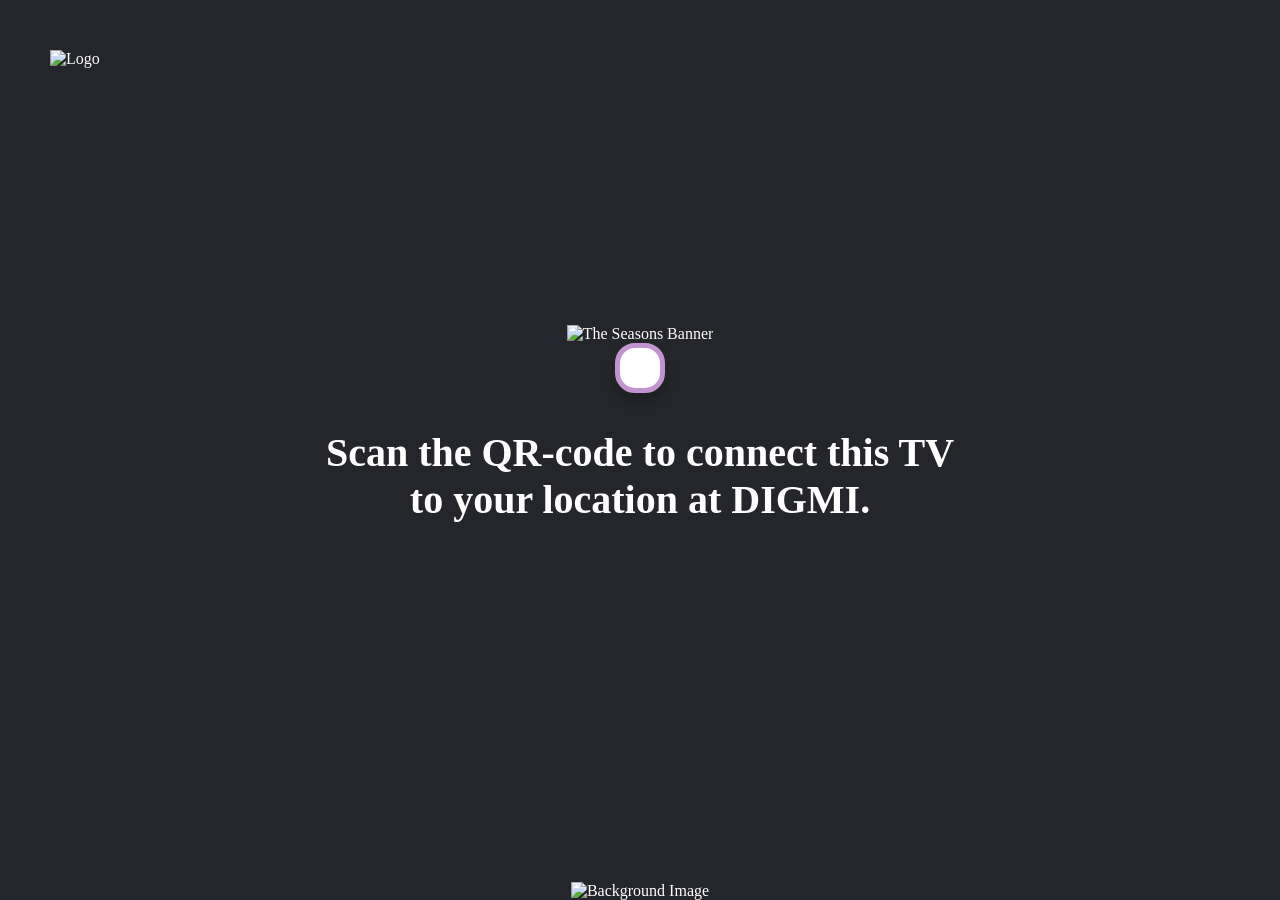
==== src/index.html @ e73e18ed "fix(widget): 1.0.10 — cap the retry backoff, stop hiding failures, add the source tree Hair & Co's T" ====
<!DOCTYPE html>
<html lang="en">
<head>
    <meta charset="UTF-8" />
    <meta name="viewport" content="width=device-width, initial-scale=1.0" />
    <meta name="description" content="Digmi Signage" />
    <link
        href="https://portal.digmi.eu"
        rel="preconnect"
    />
    <link
        href="https://unpkg.com"
        rel="preconnect"
    />
    <link
        href="https://cdn.jsdelivr.net"
        rel="preconnect"
    />
    <link
        href="https://storage.googleapis.com"
        rel="preconnect"
    />
    <link
        href="https://browser.sentry-cdn.com"
        rel="preconnect"
    />
    <link
        href="https://js-de.sentry-cdn.com"
        rel="preconnect"
    />
    <link
        href="https://region1.google-analytics.com"
        rel="preconnect"
    />
    <link
        href="https://firebasestorage.googleapis.com"
        rel="preconnect"
    />

    <title>Digmi Signage - Probably the best signage in the world</title>
    <script type="text/javascript" src="$B2BAPIS/b2bapis/b2bapis.js"></script>
    <script type="text/javascript" src="$WEBAPIS/webapis/webapis.js"></script>

    <script src="https://cdn.jsdelivr.net/gh/davidshimjs/qrcodejs/qrcode.min.js"></script>

    <link type="text/css" href="css/style.css" rel="stylesheet" />
</head>

<body>
    <img
        id="logo"
        src="https://firebasestorage.googleapis.com/v0/b/digmi-d34ea.appspot.com/o/customers%2FDigmi%2FLogo%2FDigmiWhite.png?alt=media&token=55af51fb-866d-44da-8047-b78a882586b6"
        alt="Logo"
    />
    <div id="content" class="prose">
        <img
            id="image-banner"
            src="https://firebasestorage.googleapis.com/v0/b/digmi-d34ea.appspot.com/o/customers%2FDigmi%2FDigmiSignage%2Fthe%20seasons.png?alt=media&token=9e7ccc3d-1195-4b8f-bcd9-247960063251"
            alt="The Seasons Banner"
        />

        <div id="qrcode"></div>

        <h2 id="qr-text">Scan the QR-code to connect this TV<br/>to your location at DIGMI.</h2>
        <p id="status-line"></p>
        <div class="device-info">
            <p>App Version: <span id="app-version-text"></span></p>
            <p>Model: <span id="device-model"></span></p>
            <p>tizenid: <span id="device-systeminfo-caps"></span></p>
            <p>DUID: <span id="device-duid"></span></p>
            <p>uuID: <span id="device-uuid"></span></p>
            <p>Response: <span id="checkdevice-response"></span></p>
            <p>Playing: <span id="media-playing-info"></span></p>
            <p>Stage: <span id="stage-geometry"></span></p>
            <p>Next check in: <span id="check-countdown">0</span> seconds</p>
        </div>
    </div>
    <img
        id="background-image"
        src="https://firebasestorage.googleapis.com/v0/b/digmi-d34ea.appspot.com/o/customers%2FDigmi%2FDigmiSignage%2Fbackground.png?alt=media&token=f0e07b0f-f555-4ae5-9245-d6890b8f5ae3"
        alt="Background Image"
    />
    <div id="reload-modal" style="display: none">
        <div class="p-8 text-center text-4xl text-white">
            <div
                class="mb-4 inline-block h-16 w-16 animate-spin rounded-full border-4 border-white border-t-transparent"
            ></div>
            <p>Reloading...</p>
        </div>
    </div>
    <div class="media-container">
        <div id="campaign-container"></div>
    </div>
    <script src="js/keyTizen.js"></script>
    <script src="js/main.js"></script>
</body>
</html>
---- src/css/style.css ----
body,
html {
  height: 100%;
  width: 100%;
  margin: 0;
  display: flex;
  justify-content: center;
  align-items: center;
  flex-direction: column;
  background-color: #25262b;
  color: white;
  overflow: hidden;
}

#content {
  height: 100%;
  width: 100%;
  display: flex;
  flex-direction: column;
  align-items: center;
  justify-content: center;
  position: relative;
  padding: 20px;
}

.media-container {
  position: fixed;
  inset: 0;
  width: 100%;
  height: 100%;
  display: flex;
  justify-content: center;
  align-items: center;
}

.media-player {
  position: relative;
  width: 100vw;
  height: 100vh;
  display: flex;
  justify-content: center;
}

/* Main media content */
.media-player video,
.media-player img.main-media {
  position: absolute;
  /* Without `inset` an absolutely positioned child of a flex container falls
     back to its static position, which engines resolve differently — on the
     Samsung panels the slide landed in the bottom-right corner instead of
     filling the screen (Hair & Co QH43C, 2026-09-04). Pin it to the viewport. */
  inset: 0;
  z-index: 10;
  height: 100vh;
  width: 100vw;
  object-fit: contain;
}

/* Background blur */
.media-player img.background {
  position: absolute;
  inset: 0;
  z-index: 1;
  height: 100%;
  width: 100%;
  object-fit: cover;
  filter: blur(10px);
}

#qrcode {
  display: flex;
  justify-content: center;
  align-items: center;
  background-color: white;
  border-radius: 20px;
  box-shadow: 0 8px 12px rgba(0, 0, 0, 0.2);
  border: 5px solid #c293d0;
  padding: 20px;
  z-index: 20;
}

#qr-text {
  margin-top: 36px;
  text-align: center;
  font-size: 40px;
  width: 100%;
  z-index: 20;
}

#logo {
  position: absolute;
  top: 50px;
  left: 50px;
  width: 150px;
  z-index: 20;
}

/* Opened with INFO or the red button — see the keydown handler in main.js. */
.device-info.visible {
  display: block;
}

.device-info {
  display: none;
  margin-top: 2rem;
  font-size: 24px;
  padding: 2rem;
  background-color: rgba(0, 0, 0, 0.8);
  z-index: 20;
}

.device-info p {
  margin: 0.5rem 0;
}

/* Survives hideRegistrationScreen() on purpose: when a screen is paired but
   has nothing planned, this line is the only thing that says so. */
#status-line {
  display: none;
  margin-top: 24px;
  max-width: 80%;
  text-align: center;
  font-size: 28px;
  opacity: 0.75;
  z-index: 20;
}

#reload-modal {
  position: fixed;
  inset: 0;
  background-color: rgba(0, 0, 0, 0.8);
  display: none;
  align-items: center;
  justify-content: center;
  z-index: 30;
  width: 100%;
  height: 100%;
}

#reload-modal .text-center {
  text-align: center;
  color: white;
  font-size: 2rem;
  padding: 2rem;
}

.animate-spin {
  animation: spin 1s linear infinite;
  display: inline-block;
  width: 4rem;
  height: 4rem;
  border: 4px solid white;
  border-top-color: transparent;
  border-radius: 50%;
  margin-bottom: 1rem;
}

.fade-in {
  animation: fadeIn 0.5s ease-in;
}

@keyframes fadeIn {
  from { opacity: 0; }
  to { opacity: 1; }
}
@keyframes spin {
  to {
    transform: rotate(360deg);
  }
}
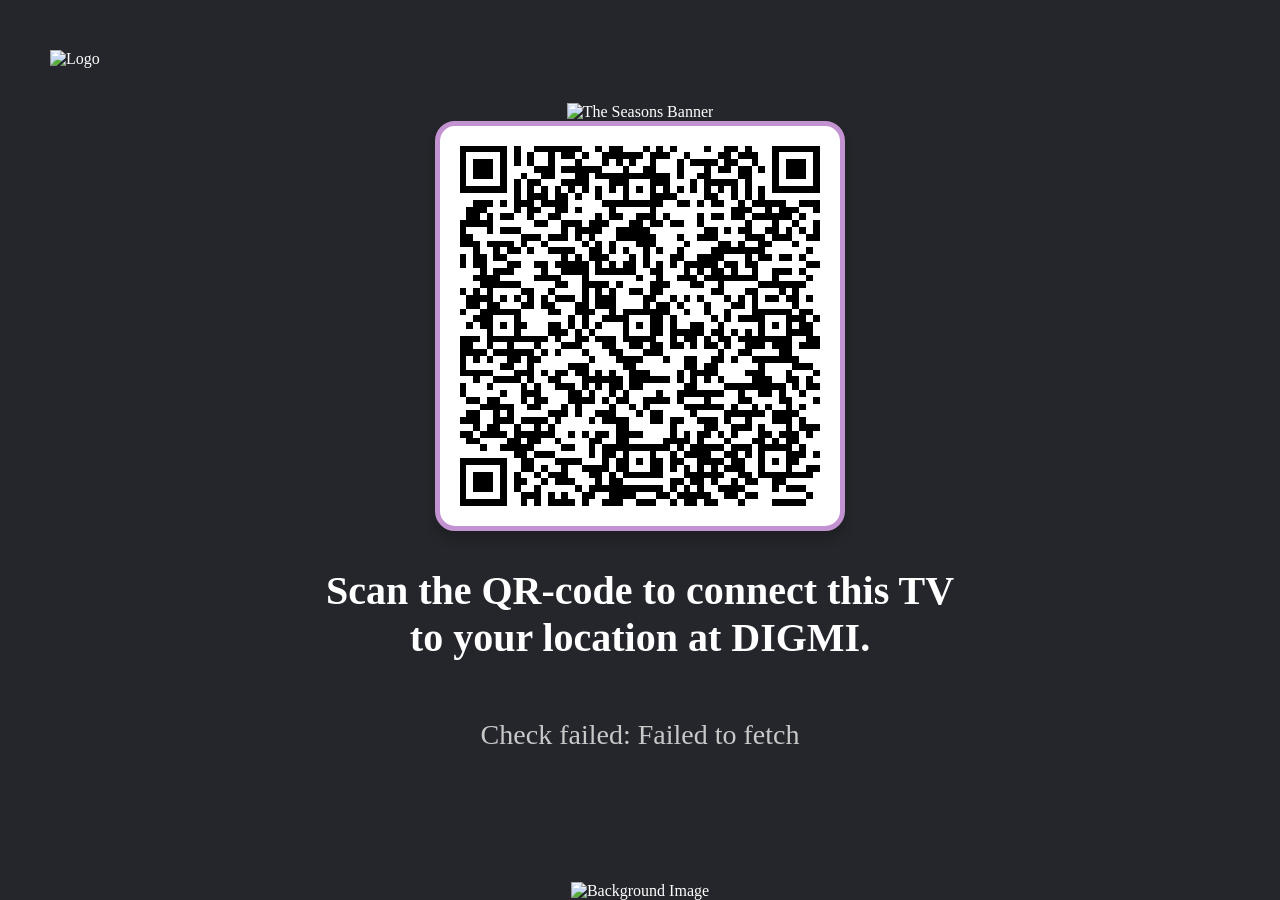
==== commit dcbebbd1: "fix(widget): guard empty playlists, unbreak INFO, and stop fetching the QR library from a moving CDN" ====
--- a/src/index.html
+++ b/src/index.html
@@ -41,7 +41,13 @@
     <script type="text/javascript" src="$B2BAPIS/b2bapis/b2bapis.js"></script>
     <script type="text/javascript" src="$WEBAPIS/webapis/webapis.js"></script>
 
-    <script src="https://cdn.jsdelivr.net/gh/davidshimjs/qrcodejs/qrcode.min.js"></script>
+    <!-- Vendored from cdn.jsdelivr.net/gh/davidshimjs/qrcodejs@04f46c6a0708418cb7b96fc563eacae0fbf77674
+         (sha384-3zSEDfvllQohrq0PHL1fOXJuC/jSOO34H46t6UQfobFOmxE5BpjjaIJY5F2/bMnU).
+         The CDN path carried no ref, so every boot fetched whatever that repo's
+         default branch happened to hold — arbitrary code on the whole fleet.
+         Serving it locally also means a salon with broken DNS still gets a QR
+         code instead of a blank pairing screen. -->
+    <script src="js/vendor/qrcode.min.js"></script>
 
     <link type="text/css" href="css/style.css" rel="stylesheet" />
 </head>
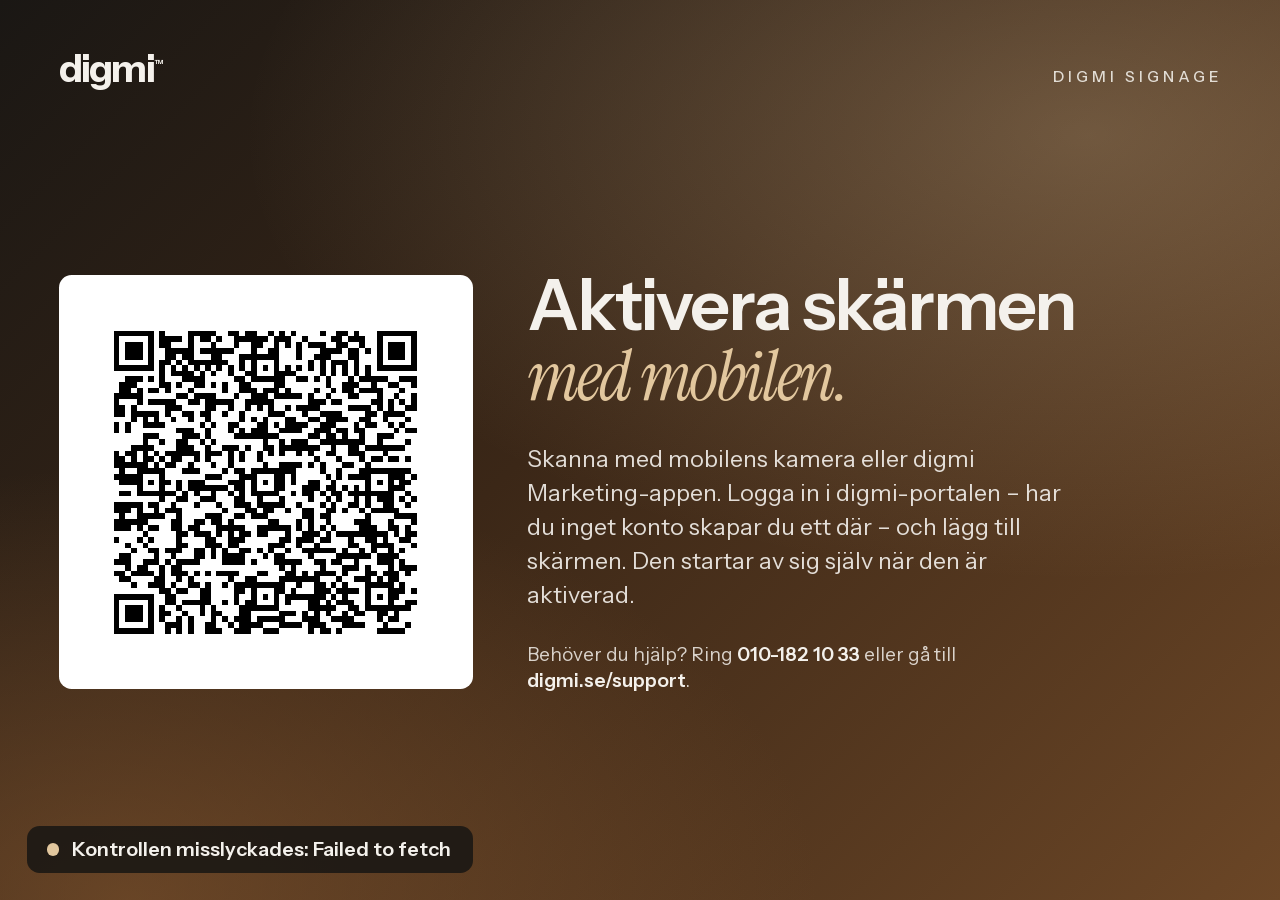
==== commit cb079748: "feat(widget): parningsskärmen i digmis varumärke, och ut med Google Startskärmen på panelerna är nu " ====
--- a/src/index.html
+++ b/src/index.html
@@ -1,43 +1,53 @@
 <!DOCTYPE html>
-<html lang="en">
+<html lang="sv">
 <head>
     <meta charset="UTF-8" />
     <meta name="viewport" content="width=device-width, initial-scale=1.0" />
     <meta name="description" content="Digmi Signage" />
+    <!-- The kiosk profiles on the Pi boxes run Chromium with force-dark, which
+         darkens a page that declares `light` (measured in digmi-rpi-os-live #45:
+         white text on sand, a black frame around the QR). Tizen has no such
+         profile, but the declaration has to agree with signage.digmi.eu, which
+         this screen is now a copy of. No view may declare `light`. -->
+    <meta name="color-scheme" content="dark" />
+
+    <!-- The only origin this page actually talks to. The seven other
+         preconnect hints that used to stand here - unpkg, jsdelivr, two
+         Sentry CDNs, Google Analytics and two Google storage hosts - named
+         origins nothing on this page ever fetched from. A preconnect to an
+         origin you never use is a DNS lookup and a TLS handshake spent on
+         nothing, on a screen whose whole job at this moment is to come up. -->
     <link
         href="https://portal.digmi.eu"
         rel="preconnect"
     />
+
+    <!-- Self-hosted, both of them, and preloaded because the activation text
+         is the first thing anyone reads on this screen. No font CDN: a salon
+         with bad DNS must still get a readable page, which is the same reason
+         qrcode.min.js is vendored below.
+
+         The ?v= here must match the one brand.css asks for EXACTLY. It did
+         not at first, and a preload whose URL differs by a query string is a
+         different resource: the browser fetched each font twice and warned
+         that the preload went unused. Bump these with brand.css, not with
+         this widget's own version. -->
     <link
-        href="https://unpkg.com"
-        rel="preconnect"
+        rel="preload"
+        href="fonts/instrument-sans-latin.woff2?v=1.1.1"
+        as="font"
+        type="font/woff2"
+        crossorigin
     />
     <link
-        href="https://cdn.jsdelivr.net"
-        rel="preconnect"
+        rel="preload"
+        href="fonts/instrument-serif-italic-latin.woff2?v=1.1.1"
+        as="font"
+        type="font/woff2"
+        crossorigin
     />
-    <link
-        href="https://storage.googleapis.com"
-        rel="preconnect"
-    />
-    <link
-        href="https://browser.sentry-cdn.com"
-        rel="preconnect"
-    />
-    <link
-        href="https://js-de.sentry-cdn.com"
-        rel="preconnect"
-    />
-    <link
-        href="https://region1.google-analytics.com"
-        rel="preconnect"
-    />
-    <link
-        href="https://firebasestorage.googleapis.com"
-        rel="preconnect"
-    />
-
-    <title>Digmi Signage - Probably the best signage in the world</title>
+
+    <title>Digmi Signage</title>
     <script type="text/javascript" src="$B2BAPIS/b2bapis/b2bapis.js"></script>
     <script type="text/javascript" src="$WEBAPIS/webapis/webapis.js"></script>
 
@@ -49,51 +59,190 @@
          code instead of a blank pairing screen. -->
     <script src="js/vendor/qrcode.min.js"></script>
 
-    <link type="text/css" href="css/style.css" rel="stylesheet" />
+    <!-- brand.css is a byte-for-byte copy of production/css/brand.css on
+         DigmiMarketing main (1.1.1), the stylesheet signage.digmi.eu serves.
+         It is written for Chrome 63 - every min()/cqi value has a plain
+         fallback on the line above, and flex spacing uses margins, not gap -
+         which is what makes it usable here at all. Keep it a copy: edit it in
+         DigmiMarketing and copy it over, or the two screens drift apart. -->
+    <link type="text/css" href="css/brand.css?v=1.0.11" rel="stylesheet" />
+    <link type="text/css" href="css/style.css?v=1.0.11" rel="stylesheet" />
+    <script src="js/brand.js?v=1.0.11"></script>
 </head>
 
 <body>
-    <img
-        id="logo"
-        src="https://firebasestorage.googleapis.com/v0/b/digmi-d34ea.appspot.com/o/customers%2FDigmi%2FLogo%2FDigmiWhite.png?alt=media&token=55af51fb-866d-44da-8047-b78a882586b6"
-        alt="Logo"
-    />
-    <div id="content" class="prose">
-        <img
-            id="image-banner"
-            src="https://firebasestorage.googleapis.com/v0/b/digmi-d34ea.appspot.com/o/customers%2FDigmi%2FDigmiSignage%2Fthe%20seasons.png?alt=media&token=9e7ccc3d-1195-4b8f-bcd9-247960063251"
-            alt="The Seasons Banner"
-        />
-
-        <div id="qrcode"></div>
-
-        <h2 id="qr-text">Scan the QR-code to connect this TV<br/>to your location at DIGMI.</h2>
-        <p id="status-line"></p>
-        <div class="device-info">
-            <p>App Version: <span id="app-version-text"></span></p>
-            <p>Model: <span id="device-model"></span></p>
-            <p>tizenid: <span id="device-systeminfo-caps"></span></p>
-            <p>DUID: <span id="device-duid"></span></p>
-            <p>uuID: <span id="device-uuid"></span></p>
-            <p>Response: <span id="checkdevice-response"></span></p>
-            <p>Playing: <span id="media-playing-info"></span></p>
-            <p>Stage: <span id="stage-geometry"></span></p>
-            <p>Next check in: <span id="check-countdown">0</span> seconds</p>
+    <!-- The activation screen. One element, hidden as one unit the moment a
+         campaign arrives - see hideRegistrationScreen() in js/main.js, which
+         hides THIS id. It used to hide five separate ids, and anything added
+         to the screen without being added to that list stayed on top of the
+         customer's campaign. -->
+    <div
+        class="digmi-page digmi-reg"
+        id="content-reg"
+    >
+        <header class="digmi-topbar">
+            <div class="digmi-wordmark">digmi<sup>&trade;</sup></div>
+            <div
+                class="digmi-eyebrow"
+                data-i18n="eyebrow"
+            >digmi Signage</div>
+        </header>
+
+        <main class="digmi-stage">
+            <div class="digmi-qr-column">
+                <!-- No step indicator and no "QR-kod 3" here. Those belong to
+                     a Pi box arriving from its own onboarding, which hands the
+                     page ?src=box; a panel has never seen codes 1 and 2, so
+                     claiming it is on step 3 of 3 would be a lie to the one
+                     person standing in front of it. brand.js hides every
+                     [data-box-only] element when src=box is absent. -->
+                <div class="digmi-qr-box">
+                    <div
+                        class="digmi-qr-fill"
+                        id="qrcode"
+                    ></div>
+                </div>
+            </div>
+
+            <div class="digmi-copy">
+                <h1 class="digmi-title">
+                    <span data-i18n="reg.title.generic">Aktivera skärmen</span>
+                    <em data-i18n="reg.title_em.generic">med mobilen.</em>
+                </h1>
+                <p
+                    class="digmi-lead"
+                    data-i18n="reg.body"
+                >Skanna med mobilens kamera eller digmi Marketing-appen. Logga in i digmi-portalen – har du inget konto
+                    skapar du ett där – och lägg till skärmen. Den startar av sig själv när den är aktiverad.</p>
+                <p
+                    class="digmi-help"
+                    data-i18n="reg.help"
+                >Behöver du hjälp? Ring <a
+                        data-i18n-slot="phone"
+                        data-i18n="reg.phone_display"
+                        href="tel:+46101821033"
+                    >010-182 10 33</a> eller gå till <a
+                        data-i18n-slot="url"
+                        href="https://digmi.se/support"
+                    >digmi.se/support</a>.</p>
+            </div>
+        </main>
+    </div>
+
+    <!-- OUTSIDE #content-reg, deliberately. showStatus() writes here, and the
+         line has to survive hideRegistrationScreen(): a screen that is paired
+         but has nothing planned shows no campaign and no activation view, so
+         this chip is the only thing left that can say why. Putting it inside
+         the activation view would have hidden it at exactly that moment -
+         the old stylesheet said so in a comment, which is the only reason
+         this is not a bug now. Empty and display:none until it speaks. -->
+    <div
+        class="digmi-chip digmi-chip--info digmi-chip--bottom-left"
+        id="status-line"
+        style="display: none"
+    ></div>
+
+    <!-- The debug panel. Same content and the same ids as before: it is a
+         diagnostic tool and nothing about what it reports changes here, only
+         how it looks. Toggled by the key handler, not by the brand layer. -->
+    <div class="device-info digmi-font">
+        <div class="device-info-title">Device</div>
+        <div class="device-info-container">
+            <div class="device-info-grid">
+                <div class="device-info-card">
+                    <div class="device-info-card-header">
+                        <h3 class="device-info-card-title">Device</h3>
+                    </div>
+                    <dl class="device-info-card-body">
+                        <div class="device-info-item">
+                            <dt class="device-info-item-label">App version</dt>
+                            <dd
+                                class="device-info-item-value"
+                                id="app-version-text"
+                            ></dd>
+                        </div>
+                        <div class="device-info-item">
+                            <dt class="device-info-item-label">Model</dt>
+                            <dd
+                                class="device-info-item-value"
+                                id="device-model"
+                            ></dd>
+                        </div>
+                        <div class="device-info-item">
+                            <dt class="device-info-item-label">Tizen id</dt>
+                            <dd
+                                class="device-info-item-value"
+                                id="device-systeminfo-caps"
+                            ></dd>
+                        </div>
+                        <div class="device-info-item">
+                            <dt class="device-info-item-label">DUID</dt>
+                            <dd
+                                class="device-info-item-value"
+                                id="device-duid"
+                            ></dd>
+                        </div>
+                        <div class="device-info-item">
+                            <dt class="device-info-item-label">uuID</dt>
+                            <dd
+                                class="device-info-item-value"
+                                id="device-uuid"
+                            ></dd>
+                        </div>
+                    </dl>
+                </div>
+
+                <div class="device-info-card">
+                    <div class="device-info-card-header">
+                        <h3 class="device-info-card-title">Status</h3>
+                    </div>
+                    <dl class="device-info-card-body">
+                        <div class="device-info-item">
+                            <dt class="device-info-item-label">Response</dt>
+                            <dd
+                                class="device-info-item-value"
+                                id="checkdevice-response"
+                            ></dd>
+                        </div>
+                        <div class="device-info-item">
+                            <dt class="device-info-item-label">Playing</dt>
+                            <dd
+                                class="device-info-item-value"
+                                id="media-playing-info"
+                            ></dd>
+                        </div>
+                        <div class="device-info-item">
+                            <dt class="device-info-item-label">Stage</dt>
+                            <dd
+                                class="device-info-item-value"
+                                id="stage-geometry"
+                            ></dd>
+                        </div>
+                        <div class="device-info-item">
+                            <dt class="device-info-item-label">Next check in</dt>
+                            <dd class="device-info-item-value"><span id="check-countdown">0</span> s</dd>
+                        </div>
+                    </dl>
+                </div>
+            </div>
         </div>
     </div>
-    <img
-        id="background-image"
-        src="https://firebasestorage.googleapis.com/v0/b/digmi-d34ea.appspot.com/o/customers%2FDigmi%2FDigmiSignage%2Fbackground.png?alt=media&token=f0e07b0f-f555-4ae5-9245-d6890b8f5ae3"
-        alt="Background Image"
-    />
-    <div id="reload-modal" style="display: none">
-        <div class="p-8 text-center text-4xl text-white">
-            <div
-                class="mb-4 inline-block h-16 w-16 animate-spin rounded-full border-4 border-white border-t-transparent"
-            ></div>
-            <p>Reloading...</p>
+
+    <div
+        class="digmi-font"
+        id="reload-modal"
+        style="display: none"
+    >
+        <div class="digmi-center">
+            <div class="digmi-dots"><span></span><span></span><span></span></div>
+            <p
+                class="digmi-status"
+                data-i18n="loading.reloading"
+            >Startar om…</p>
         </div>
     </div>
+
+    <!-- Untouched: the customer's campaign player. -->
     <div class="media-container">
         <div id="campaign-container"></div>
     </div>
--- a/src/css/brand.css
+++ b/src/css/brand.css
@@ -0,0 +1,698 @@
+/* digmi brand layer for signage.digmi.eu.
+   Loaded after style.css. Everything here is scoped to .digmi-* classes and
+   :root tokens, so the campaign player (.media-container, #campaign-container)
+   is untouched.
+
+   Chrome 63 (Tizen): no min()/max()/clamp(), no container queries, no flex
+   gap, no `inset`. Every min()/cqi value is preceded by a plain value on the
+   line above, and spacing between flex children uses margins, not gap.
+   Colours use the legacy rgba(r, g, b, 0.n) form: the space-separated
+   rgb(r g b / n%) form that stylelint-config-standard asks for only arrived
+   in Chrome 65, and Chrome 63 would drop those declarations. */
+
+/* stylelint-disable color-function-notation, color-function-alias-notation, alpha-value-notation */
+
+/* One face per weight used (400, 500, 600, 700), all on the same variable
+   file: a font-weight range in @font-face is not verified on Chrome 63, and
+   single weights let every engine pick the real weight. */
+@font-face {
+  font-family: 'Instrument Sans';
+  src: url('../fonts/instrument-sans-latin.woff2?v=1.1.1') format('woff2');
+  font-weight: 400;
+  font-style: normal;
+  font-display: block;
+}
+
+@font-face {
+  font-family: 'Instrument Sans';
+  src: url('../fonts/instrument-sans-latin.woff2?v=1.1.1') format('woff2');
+  font-weight: 500;
+  font-style: normal;
+  font-display: block;
+}
+
+@font-face {
+  font-family: 'Instrument Sans';
+  src: url('../fonts/instrument-sans-latin.woff2?v=1.1.1') format('woff2');
+  font-weight: 600;
+  font-style: normal;
+  font-display: block;
+}
+
+@font-face {
+  font-family: 'Instrument Sans';
+  src: url('../fonts/instrument-sans-latin.woff2?v=1.1.1') format('woff2');
+  font-weight: 700;
+  font-style: normal;
+  font-display: block;
+}
+
+@font-face {
+  font-family: 'Instrument Serif';
+  src: url('../fonts/instrument-serif-italic-latin.woff2?v=1.1.1') format('woff2');
+  font-weight: 400;
+  font-style: italic;
+  font-display: block;
+}
+
+/* The dark set. The kiosk forces dark mode, so no view may opt out. */
+:root {
+  color-scheme: dark;
+
+  --bg: #1a1714;
+  --fg: #f4f1ec;
+  --fg-88: rgba(244, 241, 236, 0.88);
+  --fg-72: rgba(244, 241, 236, 0.72);
+  --fg-60: rgba(244, 241, 236, 0.6);
+  --rule: rgba(244, 241, 236, 0.24);
+  --accent: #e2c79e;
+  --danger: #f0a08a;
+  --radius: 1.4vmin;
+  --qr: 46vmin;
+}
+
+/* Page */
+
+/* The box-only and generic-only parts (applyBrandTexts) are toggled with
+   the hidden attribute, which loses to any author display rule such as
+   .digmi-step's flex. */
+.digmi-page [hidden] {
+  display: none;
+}
+
+.digmi-page {
+  position: fixed;
+  /* stylelint-disable-next-line declaration-block-no-redundant-longhand-properties -- Chrome 63 has no `inset` */
+  top: 0;
+  right: 0;
+  bottom: 0;
+  left: 0;
+  box-sizing: border-box;
+  display: flex;
+  flex-direction: column;
+  padding: 5.5vmin 6.5vmin;
+  overflow: hidden;
+  background: var(--bg);
+  color: var(--fg);
+  font-family: 'Instrument Sans', sans-serif;
+}
+
+/* style.css sets Inter on `body *`; this one selector (0,1,0) wins over it
+   and lets the page's family through. Rules that pick their own family
+   (.digmi-title em) are more specific still. */
+.digmi-page * {
+  font-family: inherit;
+}
+
+.digmi-page > * + * {
+  margin-top: 3vmin;
+}
+
+/* The activation view: deep brown fade, light ink, sand accent.
+   The ink alphas keep at least 4.5:1 over rgb(115, 90, 64), the lightest
+   point of the gradient where text sits (behind the eyebrow, top right). */
+.digmi-reg {
+  --bg: #2a1d13;
+  --fg: #f4f1ec;
+  --fg-88: rgba(244, 241, 236, 0.9);
+  --fg-72: rgba(244, 241, 236, 0.87);
+  --fg-60: rgba(244, 241, 236, 0.84);
+  --rule: rgba(244, 241, 236, 0.3);
+  --accent: #e2c79e;
+
+  background:
+    radial-gradient(120% 90% at 85% 15%, rgba(226, 199, 158, 0.28) 0%, rgba(226, 199, 158, 0) 55%),
+    radial-gradient(90% 80% at 10% 100%, rgba(140, 92, 50, 0.55) 0%, rgba(140, 92, 50, 0) 60%),
+    linear-gradient(135deg, #1a1714 0%, #3b2717 45%, #6b4626 100%);
+  color: var(--fg);
+}
+
+.digmi-topbar {
+  display: flex;
+  justify-content: space-between;
+  align-items: baseline;
+}
+
+.digmi-wordmark {
+  font-size: 4.2vmin;
+  font-weight: 700;
+  letter-spacing: -0.045em;
+  line-height: 1;
+}
+
+.digmi-wordmark sup {
+  font-size: 0.3em;
+  font-weight: 500;
+}
+
+.digmi-eyebrow {
+  font-size: 1.7vmin;
+  font-weight: 500;
+  letter-spacing: 0.26em;
+  text-transform: uppercase;
+  color: var(--fg-72);
+}
+
+/* Activation stage */
+
+.digmi-stage {
+  flex: 1;
+  min-height: 0;
+  display: grid;
+  align-items: center;
+}
+
+.digmi-qr-column {
+  display: flex;
+  flex-direction: column;
+  align-items: center;
+}
+
+.digmi-qr-label {
+  display: flex;
+  align-items: center;
+  margin-bottom: 2vmin;
+  font-size: 4.2vmin;
+  font-weight: 700;
+  letter-spacing: -0.02em;
+  line-height: 1;
+}
+
+.digmi-qr-num {
+  display: inline-flex;
+  align-items: center;
+  justify-content: center;
+  width: 1.6em;
+  height: 1.6em;
+  margin-right: 1.6vmin;
+  border-radius: 50%;
+  background: var(--accent);
+  color: var(--bg);
+}
+
+/* qrcodejs draws no quiet zone, so the padding is it: 4 modules and then
+   some for the codes our URLs give, as in the sketch. */
+.digmi-qr-box {
+  box-sizing: border-box;
+  width: var(--qr);
+  height: var(--qr);
+  padding: calc(var(--qr) * 0.135);
+  border-radius: var(--radius);
+  background: #fff;
+}
+
+.digmi-qr-box svg,
+.digmi-qr-box canvas,
+.digmi-qr-box img {
+  display: block;
+  width: 100%;
+  height: 100%;
+  image-rendering: pixelated;
+}
+
+/* The link and the container qrcodejs draws into, between the plate and
+   the canvas/img: both pass the plate's size through. */
+.digmi-qr-fill {
+  display: block;
+  width: 100%;
+  height: 100%;
+}
+
+/* The copy column is the container the title and lead are capped by.
+   Size containment gives it no intrinsic width, so it needs an explicit
+   one: without it a centred (portrait) grid item shrinks to 0 and the cqi
+   caps drive the text to 0. */
+.digmi-copy {
+  container-type: inline-size;
+  display: flex;
+  flex-direction: column;
+  align-items: flex-start;
+  width: 100%;
+  max-width: 62vmin;
+}
+
+.digmi-step {
+  display: flex;
+  align-items: center;
+}
+
+.digmi-step-bar {
+  width: 3.9vmin;
+  height: 0.56vmin;
+  border-radius: 0.28vmin;
+  background: var(--accent);
+}
+
+.digmi-step-bar + .digmi-step-bar {
+  margin-left: 1.1vmin;
+}
+
+.digmi-step-label {
+  margin-left: 1.9vmin;
+  font-size: 1.7vmin;
+  font-weight: 500;
+  letter-spacing: 0.26em;
+  text-transform: uppercase;
+  color: var(--fg-72);
+}
+
+.digmi-title,
+.digmi-lead,
+.digmi-help,
+.digmi-status,
+.digmi-sub {
+  margin: 0;
+}
+
+.digmi-title {
+  font-size: 7.8vmin;
+  font-size: min(7.8vmin, 12.6cqi);
+  font-weight: 600;
+  letter-spacing: -0.03em;
+  line-height: 1;
+}
+
+.digmi-title em {
+  font-family: 'Instrument Serif', serif;
+  font-style: italic;
+  font-weight: 400;
+  color: var(--accent);
+}
+
+.digmi-lead {
+  font-size: 2.8vmin;
+  font-size: min(2.8vmin, 4.2cqi);
+  line-height: 1.45;
+  color: var(--fg-88);
+}
+
+.digmi-help {
+  font-size: 2.1vmin;
+  line-height: 1.4;
+  color: var(--fg-60);
+}
+
+.digmi-help b,
+.digmi-help a {
+  font-weight: 600;
+  color: var(--fg);
+}
+
+.digmi-help a {
+  text-decoration: none;
+}
+
+/* After the margin: 0 above, so the copy's rhythm wins. */
+.digmi-copy > * + * {
+  margin-top: 3.3vmin;
+}
+
+/* Starting / loading */
+
+/* The loader and the loading modal sit outside .digmi-page (the modal) or
+   under style.css's id rules (the loader), so they need the brand font and
+   background explicitly. Not the campaign: .media-container and
+   #campaign-container keep their own fonts. */
+.digmi-font,
+.digmi-font * {
+  font-family: 'Instrument Sans', sans-serif;
+}
+
+#initial-loader.digmi-loader {
+  background: var(--bg);
+}
+
+#loading-modal.digmi-font {
+  background: rgba(26, 23, 20, 0.94);
+  color: var(--fg);
+}
+
+.digmi-center {
+  flex: 1;
+  display: flex;
+  flex-direction: column;
+  align-items: center;
+  justify-content: center;
+  text-align: center;
+}
+
+.digmi-dots {
+  display: flex;
+}
+
+.digmi-dots span {
+  width: 1.6vmin;
+  height: 1.6vmin;
+  border-radius: 50%;
+  background: var(--accent);
+  opacity: 0.35;
+}
+
+.digmi-dots span + span {
+  margin-left: 1.6vmin;
+}
+
+.digmi-dots span:nth-child(2) {
+  opacity: 0.65;
+}
+
+.digmi-dots span:nth-child(3) {
+  opacity: 1;
+}
+
+.digmi-status {
+  font-size: 6vmin;
+  font-weight: 600;
+  letter-spacing: -0.03em;
+  line-height: 1.1;
+}
+
+.digmi-sub {
+  font-size: 2.6vmin;
+  color: var(--fg-72);
+}
+
+/* After the margin: 0 above. */
+.digmi-center > * + * {
+  margin-top: 4vmin;
+}
+
+/* The box-only step indicator is the copy's first child: when it is
+   hidden the title must not keep the gap below it. Here, after the
+   other "> * + *" rules, for stylelint's specificity order. */
+.digmi-copy > [hidden] + * {
+  margin-top: 0;
+}
+
+/* Chips over running content: offline (warn, bottom left) and notices
+   (info, top centre). The dot is drawn by ::before. */
+
+.digmi-chip {
+  position: fixed;
+  z-index: 10000;
+  box-sizing: border-box;
+  display: flex;
+  align-items: center;
+  padding: 1.3vmin 2.4vmin 1.3vmin 2.2vmin;
+  border-radius: var(--radius);
+  background: rgba(26, 23, 20, 0.88);
+  color: var(--fg);
+  font-family: 'Instrument Sans', sans-serif;
+  font-size: 2.2vmin;
+  font-weight: 600;
+  line-height: 1.2;
+}
+
+.digmi-chip::before {
+  content: '';
+  flex: none;
+  width: 1.4vmin;
+  height: 1.4vmin;
+  margin-right: 1.4vmin;
+  border-radius: 50%;
+  background: var(--accent);
+}
+
+.digmi-chip--warn {
+  bottom: 3vmin;
+  left: 3vmin;
+}
+
+.digmi-chip--warn::before {
+  background: var(--danger);
+}
+
+.digmi-chip--info {
+  top: 3vmin;
+  left: 50%;
+  transform: translateX(-50%);
+}
+
+.digmi-chip--info::before {
+  background: var(--accent);
+}
+
+/* Toast placements (showToast's position parameter). After the dot
+   modifiers above: they reset the opposite edges, so a warn toast placed
+   at the top does not keep --warn's bottom-left. */
+/* stylelint-disable declaration-block-no-redundant-longhand-properties -- Chrome 63 has no `inset` */
+.digmi-chip--top-center {
+  top: 3vmin;
+  right: auto;
+  bottom: auto;
+  left: 50%;
+  width: max-content;
+  max-width: 90vw;
+  transform: translateX(-50%);
+}
+
+.digmi-chip--top-left {
+  top: 3vmin;
+  right: auto;
+  bottom: auto;
+  left: 3vmin;
+  transform: none;
+}
+
+.digmi-chip--top-right {
+  top: 3vmin;
+  right: 3vmin;
+  bottom: auto;
+  left: auto;
+  transform: none;
+}
+
+.digmi-chip--bottom-left {
+  top: auto;
+  right: auto;
+  bottom: 3vmin;
+  left: 3vmin;
+  transform: none;
+}
+
+.digmi-chip--bottom-right {
+  top: auto;
+  right: 3vmin;
+  bottom: 3vmin;
+  left: auto;
+  transform: none;
+}
+
+/* stylelint-enable declaration-block-no-redundant-longhand-properties */
+
+/* Version badge, top right. --fg-88 passes 4.5:1 over the gradient with
+   either token set, so the badge reads whether or not it is inside
+   .digmi-reg. */
+.digmi-badge {
+  position: fixed;
+  top: 3vmin;
+  right: 3vmin;
+  font-family: 'Instrument Sans', sans-serif;
+
+  /* Above the start screen (z-max, 9999) and the offline/notice chips
+     (10000), and never in the way of a click. */
+  z-index: 10001;
+  pointer-events: none;
+  font-size: 1.5vmin;
+  letter-spacing: 0.06em;
+  color: var(--fg-88);
+}
+
+/* Fullscreen buttons (bottom right): brand ink on a dark plate, thin rule. */
+.fullscreen-interaction {
+  background: rgba(26, 23, 20, 0.72);
+  border: 1px solid var(--rule);
+  border-radius: var(--radius);
+  color: var(--fg);
+}
+
+.fullscreen-interaction button {
+  color: var(--fg);
+}
+
+/* Device info panel (a debug tool: labels stay in English, only the title
+   is translated). A dark translucent sheet, a thin rule, sand uppercase
+   card headings. The family comes from .digmi-font on the panel. */
+.device-info {
+  background: rgba(26, 23, 20, 0.94);
+  border: 1px solid var(--rule);
+  border-bottom: 0;
+  border-radius: 1.4vmin 1.4vmin 0 0;
+  color: var(--fg);
+  font-size: 1.7vmin;
+  line-height: 1.35;
+}
+
+.device-info-title {
+  margin: 0 0 2vmin;
+  font-size: 2.2vmin;
+  font-weight: 600;
+  color: var(--fg);
+}
+
+.device-info-container {
+  scrollbar-color: var(--rule) transparent;
+}
+
+.device-info-container::-webkit-scrollbar {
+  width: 6px;
+}
+
+.device-info-container::-webkit-scrollbar-thumb {
+  background-color: var(--rule);
+  border-radius: 4px;
+}
+
+.device-info-container > div {
+  display: grid;
+  width: 100%;
+  max-width: none;
+  grid-template-columns: 1fr 1fr;
+  /* stylelint-disable-next-line property-no-deprecated -- Chrome 63 only knows grid-gap */
+  grid-gap: 1.6vmin 6vmin;
+}
+
+.device-info-card.media-playback-card {
+  grid-column: 1 / -1;
+}
+
+.device-info-card {
+  background: transparent;
+  border: 0;
+  border-radius: 0;
+  box-shadow: none;
+}
+
+.device-info-card-header {
+  padding: 0 0 0.8vmin;
+  background: none;
+  border-bottom: 1px solid var(--rule);
+}
+
+.device-info-card-title {
+  margin: 0;
+  font-size: 1.4vmin;
+  font-weight: 600;
+  letter-spacing: 0.16em;
+  text-transform: uppercase;
+  color: var(--accent);
+}
+
+.device-info-card-body {
+  padding: 0.6vmin 0 0;
+}
+
+.device-info-item {
+  display: flex;
+  align-items: baseline;
+  padding: 0.3vmin 0;
+  margin: 0;
+  border: 0;
+}
+
+.device-info-item-label {
+  flex: 0 0 15vmin;
+  margin: 0;
+  font-size: inherit;
+  font-weight: 400;
+  color: var(--fg-72);
+}
+
+.device-info-item-value {
+  flex: 1;
+  min-width: 0;
+  overflow-wrap: anywhere;
+  margin: 0;
+  padding: 0;
+  font-size: inherit;
+  font-weight: 600;
+  color: var(--fg);
+  text-shadow: none;
+}
+
+/* Mobile browser: style.css's 13px panel font and one-column layout lose to
+   the rules above, so the mobile case is repeated here, after them. */
+/* stylelint-disable-next-line media-feature-range-notation -- Chrome 63 has no range syntax */
+@media (max-width: 480px) {
+  .device-info {
+    font-size: 13px;
+  }
+
+  .device-info-container > div {
+    grid-template-columns: 1fr;
+  }
+
+  .device-info-item-label {
+    flex-basis: 38%;
+  }
+}
+
+.device-info-not-available {
+  font-style: normal;
+  font-weight: 400;
+  color: var(--fg-60);
+}
+
+.media-playback-label {
+  font-weight: 400;
+}
+
+.media-playback-value {
+  margin: 0;
+  font-size: inherit;
+}
+
+/* Orientation. Last, so it overrides the base rules above. */
+
+/* Landscape: the code left, the copy right. The code is 46vmin unless the
+   panel is too narrow to leave the copy column 45vh: 13vmin is the page's
+   side padding (2 x 6.5vmin) and 6vmin the stage's column gap.
+   Accepted: on panels with a width/height ratio under 1.10, --qr drops
+   below 46vmin.
+
+   A custom property takes any value, so in Chrome 63 a plain fallback line
+   would be overridden by the min() line and var(--qr) would then be invalid
+   at computed time. The min() variant therefore sits behind @supports. */
+@media (orientation: landscape) {
+  :root {
+    --qr: 46vmin;
+  }
+
+  /* The plain line is the fallback the Chrome 63 rule asks for. */
+  /* stylelint-disable declaration-block-no-duplicate-custom-properties */
+  @supports (width: min(1px, 2px)) {
+    :root {
+      --qr: 46vmin;
+      --qr: min(46vmin, calc(100vw - 13vmin - 6vmin - 45vh));
+    }
+  }
+  /* stylelint-enable declaration-block-no-duplicate-custom-properties */
+
+  .digmi-stage {
+    grid-template-columns: auto minmax(0, 1fr);
+  }
+
+  .digmi-copy {
+    margin-left: 6vmin;
+  }
+}
+
+/* Portrait: the code on top, centred, the copy under it. */
+@media (orientation: portrait) {
+  :root {
+    --qr: 62vmin;
+  }
+
+  .digmi-stage {
+    grid-template-columns: minmax(0, 1fr);
+    grid-template-rows: auto auto;
+    justify-items: center;
+    align-content: center;
+    text-align: center;
+  }
+
+  .digmi-copy {
+    margin-top: 4vmin;
+    align-items: center;
+  }
+}
--- a/src/css/style.css
+++ b/src/css/style.css
@@ -12,16 +12,6 @@
   overflow: hidden;
 }
 
-#content {
-  height: 100%;
-  width: 100%;
-  display: flex;
-  flex-direction: column;
-  align-items: center;
-  justify-content: center;
-  position: relative;
-  padding: 20px;
-}
 
 .media-container {
   position: fixed;
@@ -67,92 +57,89 @@
   filter: blur(10px);
 }
 
-#qrcode {
-  display: flex;
-  justify-content: center;
-  align-items: center;
-  background-color: white;
-  border-radius: 20px;
-  box-shadow: 0 8px 12px rgba(0, 0, 0, 0.2);
-  border: 5px solid #c293d0;
-  padding: 20px;
-  z-index: 20;
-}
+/* The activation view, the debug panel and the reload modal are styled by
+   css/brand.css, which is a copy of the stylesheet signage.digmi.eu serves.
+   What is left here is the layout brand.css does not carry: on the signage
+   page that came from Tailwind utility classes in the markup, and this widget
+   has no Tailwind. Keep it to positioning and boxes - colours, type and
+   spacing belong in brand.css so the two screens cannot drift apart. */
 
-#qr-text {
-  margin-top: 36px;
-  text-align: center;
-  font-size: 40px;
-  width: 100%;
-  z-index: 20;
-}
-
-#logo {
-  position: absolute;
-  top: 50px;
-  left: 50px;
-  width: 150px;
+/* brand.css positions .digmi-page but sets no z-index: on signage.digmi.eu
+   that comes from a Tailwind `z-20` class in the markup, and this widget has
+   no Tailwind. Without it the activation view is z-index auto while
+   `.media-player video` is 10, so a campaign starting before
+   hideRegistrationScreen() runs would paint OVER the QR rather than under
+   it - and the screen would look activated while still showing nothing to
+   scan. Above the player, below the debug panel and the reload modal. */
+#content-reg {
   z-index: 20;
 }
 
 /* Opened with INFO or the red button — see the keydown handler in main.js. */
+.device-info {
+  display: none;
+  position: fixed;
+  right: 0;
+  bottom: 0;
+  left: 0;
+  z-index: 100;
+  max-height: 60vh;
+  padding: 2.4vmin;
+}
+
 .device-info.visible {
   display: block;
 }
 
-.device-info {
-  display: none;
-  margin-top: 2rem;
-  font-size: 24px;
-  padding: 2rem;
-  background-color: rgba(0, 0, 0, 0.8);
-  z-index: 20;
+.device-info-container {
+  width: 100%;
+  max-height: 48vh;
+  overflow: auto;
 }
 
-.device-info p {
-  margin: 0.5rem 0;
+/* Two cards side by side where there is room, stacked where there is not.
+   A plain media query rather than auto-fit/minmax: this has to behave the
+   same on a portrait panel, where one column is the right answer and a
+   fractional track would give two cramped ones. */
+.device-info-grid {
+  display: block;
 }
 
-/* Survives hideRegistrationScreen() on purpose: when a screen is paired but
-   has nothing planned, this line is the only thing that says so. */
-#status-line {
-  display: none;
-  margin-top: 24px;
-  max-width: 80%;
-  text-align: center;
-  font-size: 28px;
-  opacity: 0.75;
-  z-index: 20;
+@media (min-width: 900px) {
+  .device-info-grid {
+    display: flex;
+  }
+
+  .device-info-card {
+    flex: 1 1 0;
+  }
+
+  /* Margin, not gap: flex gap is the one thing in this file that a very old
+     webview would drop silently, and the result would be two cards touching
+     rather than a broken layout you would notice. */
+  .device-info-card + .device-info-card {
+    margin-left: 2.4vmin;
+  }
 }
 
+/* The scrim lives here, not in brand.css. brand.css dresses the signage
+   page's `#loading-modal`; this widget's element is `#reload-modal`, so that
+   rule simply does not match - and the old stylesheet's own
+   `rgba(0, 0, 0, 0.8)` went out with it. Without a background this modal is
+   transparent, so "Startar om…" would be drawn straight onto the customer's
+   playing campaign. Same colour as the debug panel's, so the two dark
+   surfaces on this screen match. */
 #reload-modal {
   position: fixed;
-  inset: 0;
-  background-color: rgba(0, 0, 0, 0.8);
+  top: 0;
+  right: 0;
+  bottom: 0;
+  left: 0;
+  z-index: 30;
   display: none;
   align-items: center;
   justify-content: center;
-  z-index: 30;
-  width: 100%;
-  height: 100%;
-}
-
-#reload-modal .text-center {
-  text-align: center;
-  color: white;
-  font-size: 2rem;
-  padding: 2rem;
-}
-
-.animate-spin {
-  animation: spin 1s linear infinite;
-  display: inline-block;
-  width: 4rem;
-  height: 4rem;
-  border: 4px solid white;
-  border-top-color: transparent;
-  border-radius: 50%;
-  margin-bottom: 1rem;
+  background: rgba(26, 23, 20, 0.94);
 }
 
 .fade-in {
@@ -160,11 +147,10 @@
 }
 
 @keyframes fadeIn {
-  from { opacity: 0; }
-  to { opacity: 1; }
+  from {
+    opacity: 0;
+  }
+  to {
+    opacity: 1;
+  }
 }
-@keyframes spin {
-  to {
-    transform: rotate(360deg);
-  }
-}
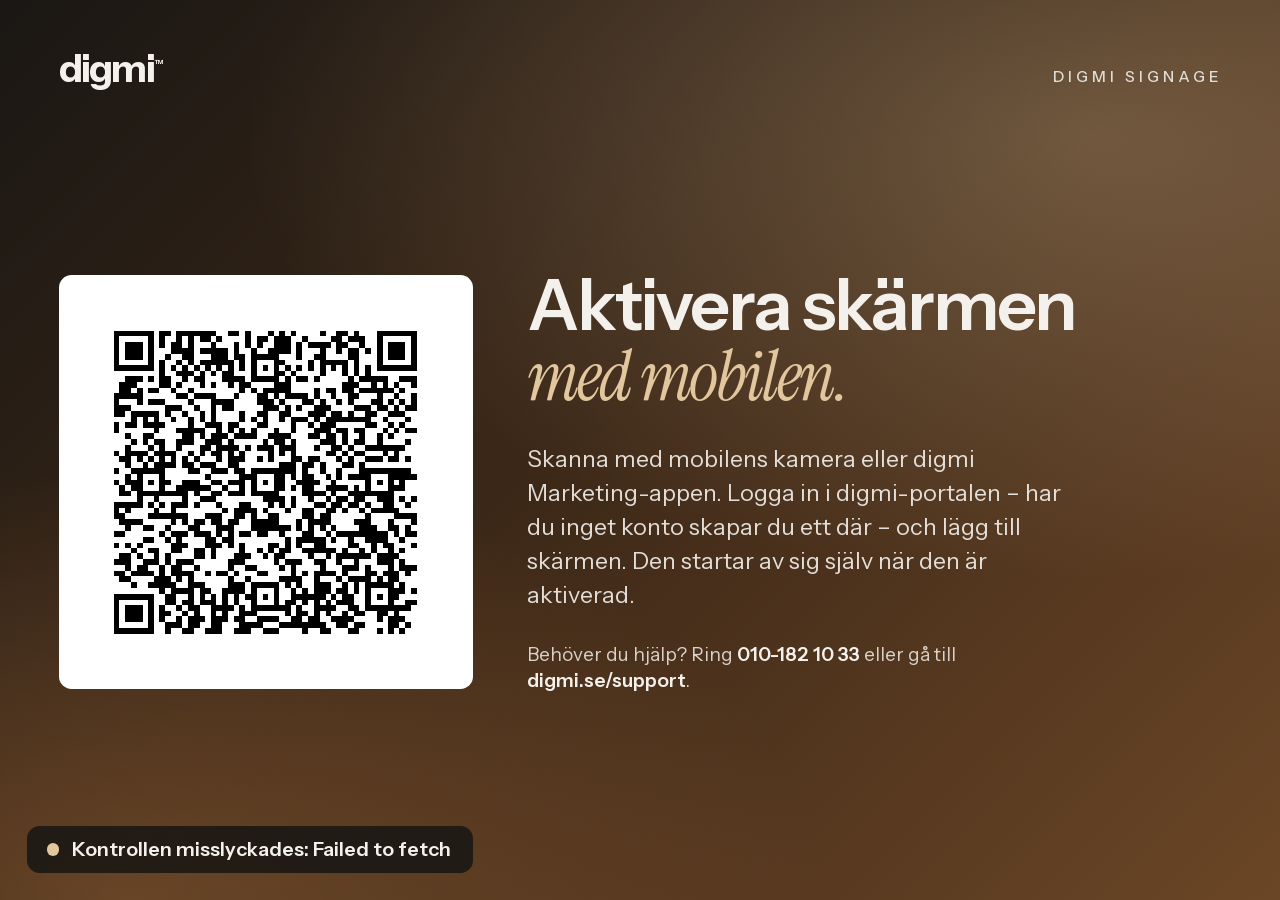
==== commit d131f72e: "feat(widget): visa QR-koden bara när parning faktiskt hjälper `verify-device` svarar `device_exists:" ====
--- a/src/index.html
+++ b/src/index.html
@@ -88,8 +88,14 @@
             >digmi Signage</div>
         </header>
 
-        <main class="digmi-stage">
-            <div class="digmi-qr-column">
+        <main
+            class="digmi-stage"
+            id="reg-stage"
+        >
+            <div
+                class="digmi-qr-column"
+                id="reg-qr-column"
+            >
                 <!-- No step indicator and no "QR-kod 3" here. Those belong to
                      a Pi box arriving from its own onboarding, which hands the
                      page ?src=box; a panel has never seen codes 1 and 2, so
@@ -105,13 +111,32 @@
             </div>
 
             <div class="digmi-copy">
+                <!-- The three ids below are how checkDevice() swaps this view
+                     between its two faces at runtime: the pairing copy with
+                     the QR code, and the switched-off copy without it. The
+                     markup carries the pairing face, which is what a screen
+                     nobody has paired should see.
+
+                     The data-i18n attributes name the PAIRING keys, so a
+                     second applyBrandTexts() run would put the pairing text
+                     back while the QR stays hidden. Nothing calls it twice
+                     today (main.js has the single call in window.onload); if
+                     anything ever does, it has to re-run
+                     renderActivationCopy() after it. -->
                 <h1 class="digmi-title">
-                    <span data-i18n="reg.title.generic">Aktivera skärmen</span>
-                    <em data-i18n="reg.title_em.generic">med mobilen.</em>
+                    <span
+                        data-i18n="reg.title.generic"
+                        id="reg-title"
+                    >Aktivera skärmen</span>
+                    <em
+                        data-i18n="reg.title_em.generic"
+                        id="reg-title-em"
+                    >med mobilen.</em>
                 </h1>
                 <p
                     class="digmi-lead"
                     data-i18n="reg.body"
+                    id="reg-lead"
                 >Skanna med mobilens kamera eller digmi Marketing-appen. Logga in i digmi-portalen – har du inget konto
                     skapar du ett där – och lägg till skärmen. Den startar av sig själv när den är aktiverad.</p>
                 <p
--- a/src/css/style.css
+++ b/src/css/style.css
@@ -97,30 +97,25 @@
   overflow: auto;
 }
 
-/* Two cards side by side where there is room, stacked where there is not.
-   A plain media query rather than auto-fit/minmax: this has to behave the
-   same on a portrait panel, where one column is the right answer and a
-   fractional track would give two cramped ones. */
-.device-info-grid {
-  display: block;
-}
+/* The two-card layout belongs to brand.css and is deliberately not restated
+   here. `.device-info-container > div` (a class plus a type, specificity
+   0,1,1) sets `display: grid` with `grid-template-columns: 1fr 1fr` and drops
+   to a single column below 481px -- and `.device-info-grid` IS that direct
+   child. A `.device-info-grid` rule in this file (0,1,0) therefore loses to
+   it whatever the source order, and a media query adds no specificity, so the
+   block that used to sit here did nothing *while brand.css loads* apart from
+   one `margin-left` on the second card, which applied on top of the grid's
+   own 6vmin column gap.
 
-@media (min-width: 900px) {
-  .device-info-grid {
-    display: flex;
-  }
+   Measured before deleting it: `display` resolved to `grid` at both 1920x1080
+   and 1080x1920, and the stray margin was 25.92px in both. The card widths
+   are per-resolution -- 901px against 875px in landscape, 481px against 455px
+   in portrait -- so it is the 26px asymmetry, not that pair of widths, that
+   held either way. (vmin is 1080 in both, which is why the margin matches.)
 
-  .device-info-card {
-    flex: 1 1 0;
-  }
-
-  /* Margin, not gap: flex gap is the one thing in this file that a very old
-     webview would drop silently, and the result would be two cards touching
-     rather than a broken layout you would notice. */
-  .device-info-card + .device-info-card {
-    margin-left: 2.4vmin;
-  }
-}
+   Matching the signage page is the whole point of this rebrand, and brand.css
+   is what the boxes already run, so the fix is to let it own the layout
+   rather than to raise specificity and fight it. */
 
 /* The scrim lives here, not in brand.css. brand.css dresses the signage
    page's `#loading-modal`; this widget's element is `#reload-modal`, so that
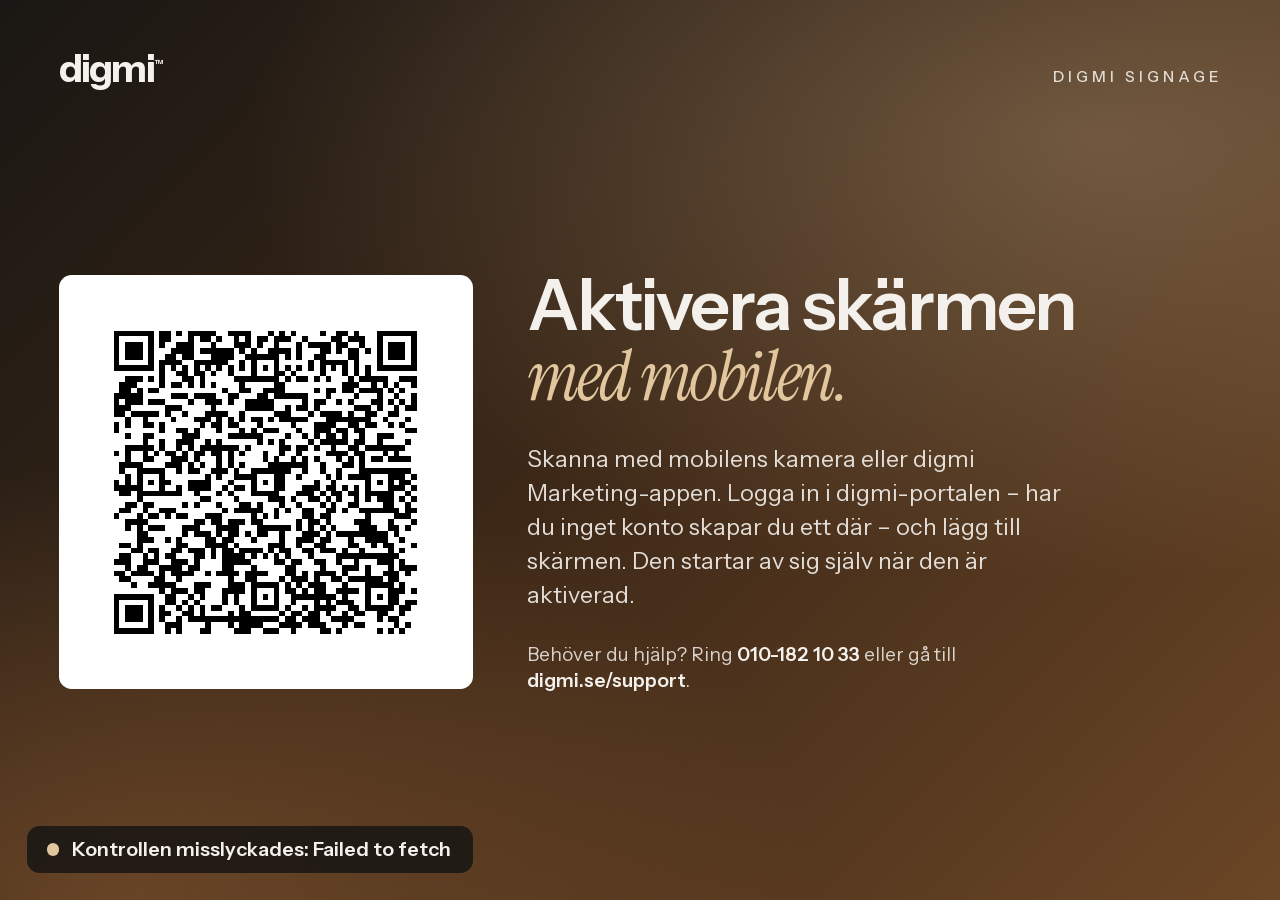
==== commit 429f903c: "feat(widget): spela video genom AVPlay, så övergångarna blir sömlösa (1.0.13) Ett HTML5 `<video>` ri" ====
--- a/src/index.html
+++ b/src/index.html
@@ -65,9 +65,9 @@
          fallback on the line above, and flex spacing uses margins, not gap -
          which is what makes it usable here at all. Keep it a copy: edit it in
          DigmiMarketing and copy it over, or the two screens drift apart. -->
-    <link type="text/css" href="css/brand.css?v=1.0.11" rel="stylesheet" />
-    <link type="text/css" href="css/style.css?v=1.0.11" rel="stylesheet" />
-    <script src="js/brand.js?v=1.0.11"></script>
+    <link type="text/css" href="css/brand.css?v=1.0.13" rel="stylesheet" />
+    <link type="text/css" href="css/style.css?v=1.0.13" rel="stylesheet" />
+    <script src="js/brand.js?v=1.0.13"></script>
 </head>
 
 <body>
@@ -270,7 +270,17 @@
     <!-- Untouched: the customer's campaign player. -->
     <div class="media-container">
         <div id="campaign-container"></div>
-    </div>
+        <!-- The surface AVPlay composites its video plane against. Samsung's
+             first step in Playing Media is to create it, and the note under
+             setDisplayRect ties the rect to this element.
+
+             Without it open/prepare/play can all answer OK and nothing is
+             drawn — every clip a black screen, with no error to find and
+             dlogutil silent on this panel. js/avplay.js refuses to start
+             without it for exactly that reason. -->
+        <object id="av-player" type="application/avplayer"></object>
+    </div>
+    <script src="js/avplay.js"></script>
     <script src="js/keyTizen.js"></script>
     <script src="js/main.js"></script>
 </body>
--- a/src/css/style.css
+++ b/src/css/style.css
@@ -11,7 +11,6 @@
   color: white;
   overflow: hidden;
 }
-
 
 .media-container {
   position: fixed;
@@ -55,6 +54,50 @@
   width: 100%;
   object-fit: cover;
   filter: blur(10px);
+}
+
+/* AVPlay draws BEHIND the web page, the opposite of an HTML5 <video>, which
+   punches a hole in the graphics plane and sits in front. So while a clip is
+   on the video plane every opaque layer over it has to get out of the way --
+   starting with the page's own background colour, which would otherwise hide
+   the video completely and show a dark grey screen that looks like a fault.
+
+   Only while a clip is actually playing. With nothing on the plane a
+   transparent page shows whatever the panel last had, so the colour comes
+   straight back for stills and for the pairing screen. */
+html.avplay-video,
+html.avplay-video body {
+  background-color: transparent;
+}
+
+/* The surface AVPlay composites against. Taken OUT of the flow deliberately:
+   .media-container is a flex row, and an <object> is a replaced element with
+   an intrinsic 300x150 box, so in the flow it asks for 300px of the row and
+   flex-shrinks #campaign-container to make room. .media-player is a fixed
+   100vw inside that, so it would overflow its own parent and the absolutely
+   positioned slide inside it would be laid out against a box whose position
+   came from flex distribution. That is the same class of fault as the
+   bottom-right slide on a QH43C in 2026-09-04, which the comment on
+   `.media-player video` above records.
+
+   The probe put its <object> elements directly in <body>, outside every flex
+   container, and that is the only arrangement its 482 seams measured. This
+   rule does not reproduce that arrangement -- it reproduces the property that
+   matters, which is not taking part in the flex row.
+
+   One pixel rather than `inset: 0`: the video's size and position come from
+   setDisplayRect, never from this box, so the element needs no area at all.
+   The probe's was 300x150 (the intrinsic size of a replaced element) and
+   showed no artefact, which is evidence for a small box and not for a
+   full-screen one. If this element ever paints anything of its own, a pixel
+   in the corner is the whole blast radius. */
+#av-player {
+  position: absolute;
+  top: 0;
+  left: 0;
+  width: 1px;
+  height: 1px;
+  z-index: 0;
 }
 
 /* The activation view, the debug panel and the reload modal are styled by
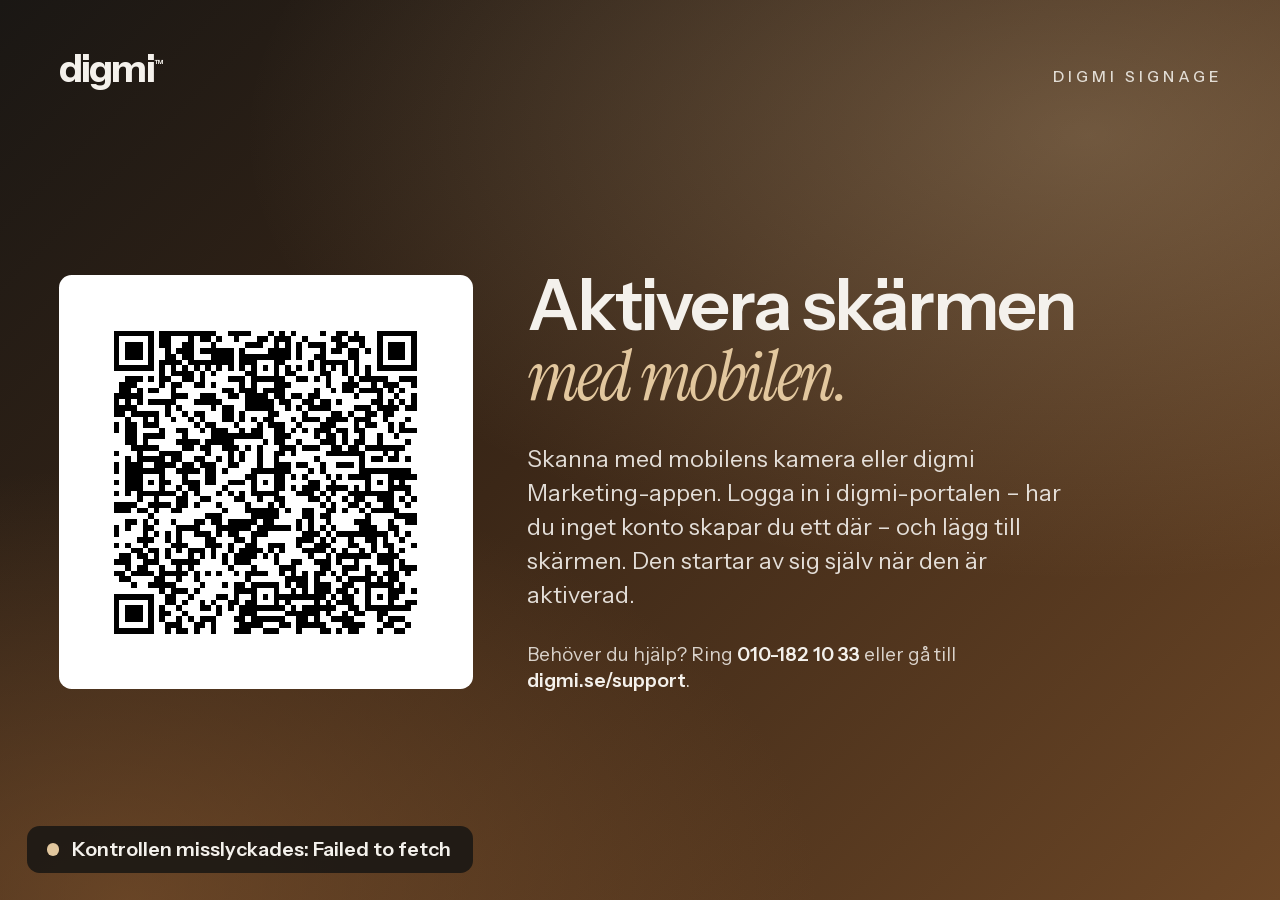
==== commit 956a4467: "feat(clock): sätt NTP vid start och visa klockdrift i INFO-panelen En panel med fel klocka kan inte " ====
--- a/src/index.html
+++ b/src/index.html
@@ -214,6 +214,13 @@
                                 id="device-uuid"
                             ></dd>
                         </div>
+                        <div class="device-info-item">
+                            <dt class="device-info-item-label">Clock</dt>
+                            <dd
+                                class="device-info-item-value"
+                                id="device-clock"
+                            ></dd>
+                        </div>
                     </dl>
                 </div>
 
@@ -281,6 +288,7 @@
         <object id="av-player" type="application/avplayer"></object>
     </div>
     <script src="js/avplay.js"></script>
+    <script src="js/timeguard.js"></script>
     <script src="js/keyTizen.js"></script>
     <script src="js/main.js"></script>
 </body>
--- a/src/css/brand.css
+++ b/src/css/brand.css
@@ -610,6 +610,12 @@
   text-shadow: none;
 }
 
+/* A HUD value that is a finding, not a fact: the Clock row when the panel's
+   clock disagrees with the portal's by more than js/timeguard.js tolerates. */
+.device-info-item-value.is-warn {
+  color: var(--danger);
+}
+
 /* Mobile browser: style.css's 13px panel font and one-column layout lose to
    the rules above, so the mobile case is repeated here, after them. */
 /* stylelint-disable-next-line media-feature-range-notation -- Chrome 63 has no range syntax */
